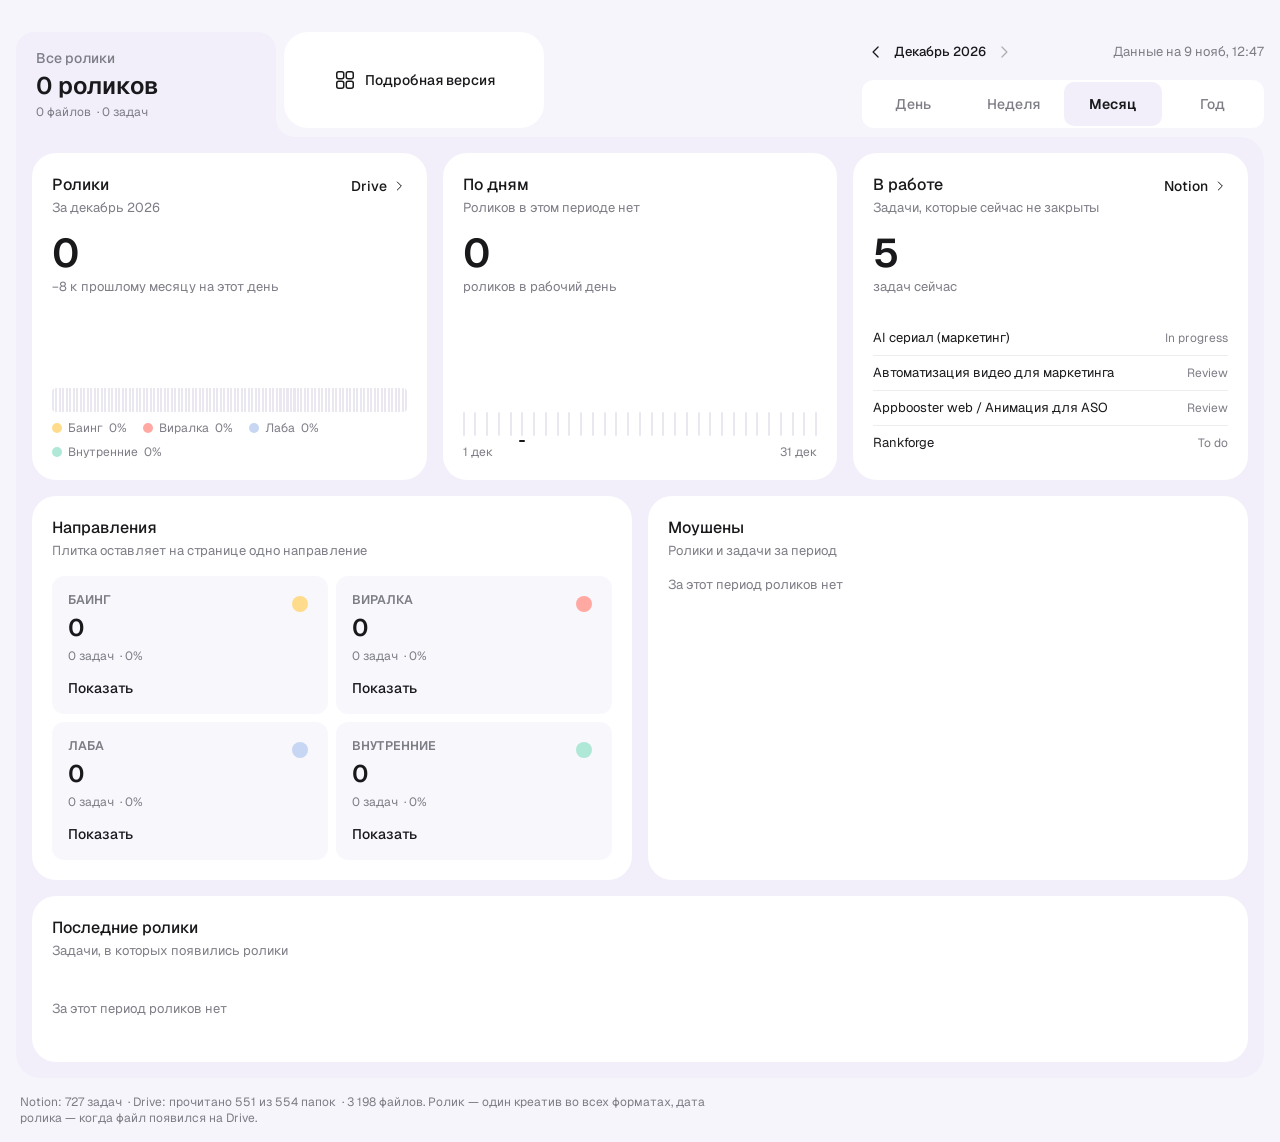
==== v2/index.html @ 85116724 "v2: the Vault Custody dashboard layout over the same data Folder tab with the period total, a white " ====
<!doctype html>
<html lang="ru">
<head>
  <meta charset="utf-8">
  <meta name="viewport" content="width=device-width, initial-scale=1">
  <title>Motion Design · v2</title>
  <meta name="description" content="Ролики моушен-дизайнеров по задачам Notion: день, неделя, месяц, год. Второй вариант по дашборду Vault Custody.">
  <link rel="icon" href="../assets/icons/favicon.svg" type="image/svg+xml">
  <link rel="preconnect" href="https://fonts.googleapis.com">
  <link rel="preconnect" href="https://fonts.gstatic.com" crossorigin>
  <link rel="stylesheet" href="https://fonts.googleapis.com/css2?family=Geist:wght@400;500;600;700&display=swap">
  <link rel="stylesheet" href="styles.css">
</head>
<body>
  <main class="main" id="app" aria-busy="true">
    <section class="dash">
      <!-- top: the folder tab grows out of the sheet, a white slot, the period on the right -->
      <header class="dash-top">
        <div class="dash-tab">
          <span class="dt-label" id="scopeLabel">Все ролики</span>
          <span class="dt-value" id="tabValue">—</span>
          <span class="dt-cap" id="tabCap">—</span>
        </div>
        <a class="dash-slot" href="../" id="fullLink">
          <svg class="ico" viewBox="0 0 24 24" fill="none" aria-hidden="true"><rect x="3.75" y="3.75" width="7" height="7" rx="2" stroke="currentColor" stroke-width="1.5"/><rect x="13.25" y="3.75" width="7" height="7" rx="2" stroke="currentColor" stroke-width="1.5"/><rect x="3.75" y="13.25" width="7" height="7" rx="2" stroke="currentColor" stroke-width="1.5"/><rect x="13.25" y="13.25" width="7" height="7" rx="2" stroke="currentColor" stroke-width="1.5"/></svg>
          Подробная версия
        </a>
        <div class="dash-period">
          <div class="dash-status">
            <span class="pnav">
              <button class="pbtn" id="prevPeriod" type="button" aria-label="Предыдущий период"><svg viewBox="0 0 24 24" fill="none" aria-hidden="true"><path d="M14.5 6l-6 6 6 6" stroke="currentColor" stroke-width="1.5" stroke-linecap="round" stroke-linejoin="round"/></svg></button>
              <span id="periodLabel" aria-live="polite">—</span>
              <button class="pbtn" id="nextPeriod" type="button" aria-label="Следующий период"><svg viewBox="0 0 24 24" fill="none" aria-hidden="true"><path d="M9.5 6l6 6-6 6" stroke="currentColor" stroke-width="1.5" stroke-linecap="round" stroke-linejoin="round"/></svg></button>
            </span>
            <span class="updated" id="updated">—</span>
          </div>
          <div class="segctl" role="tablist" aria-label="Период" id="periodTabs">
            <button class="seg-item" role="tab" data-mode="day">День</button>
            <button class="seg-item" role="tab" data-mode="week">Неделя</button>
            <button class="seg-item" role="tab" data-mode="month">Месяц</button>
            <button class="seg-item" role="tab" data-mode="year">Год</button>
          </div>
        </div>
      </header>

      <!-- the sheet: lavender board with white plates -->
      <div class="dash-sheet">
        <div class="dash-grid">
          <div class="row-a">
            <article class="bcard">
              <div class="bhead">
                <div class="bhead-txt"><h2 class="b-title">Ролики</h2><p class="b-cap" id="aCap">—</p></div>
                <a class="b-open" id="driveLink" href="#" target="_blank" rel="noopener">Drive<svg class="ico16" viewBox="0 0 24 24" fill="none" aria-hidden="true"><path d="M9.5 6l6 6-6 6" stroke="currentColor" stroke-width="1.5" stroke-linecap="round" stroke-linejoin="round"/></svg></a>
              </div>
              <div class="bbody">
                <div class="metric"><span class="m-value" id="aValue">—</span><span class="m-cap" id="aSub">—</span></div>
                <div class="strip">
                  <div class="split" id="split" role="img"></div>
                  <div class="legend" id="splitLegend"></div>
                </div>
              </div>
            </article>

            <article class="bcard">
              <div class="bhead">
                <div class="bhead-txt"><h2 class="b-title" id="bTitle">По дням</h2><p class="b-cap" id="bCap">—</p></div>
              </div>
              <div class="bbody">
                <div class="metric"><span class="m-value" id="bValue">—</span><span class="m-cap" id="bSub">—</span></div>
                <div class="strip">
                  <div class="bars" id="bars"></div>
                  <div class="strip-ends"><span id="barsFrom">—</span><span id="barsTo">—</span></div>
                </div>
              </div>
            </article>

            <article class="bcard">
              <div class="bhead">
                <div class="bhead-txt"><h2 class="b-title">В работе</h2><p class="b-cap">Задачи, которые сейчас не&nbsp;закрыты</p></div>
                <a class="b-open" id="notionLink" href="#" target="_blank" rel="noopener">Notion<svg class="ico16" viewBox="0 0 24 24" fill="none" aria-hidden="true"><path d="M9.5 6l6 6-6 6" stroke="currentColor" stroke-width="1.5" stroke-linecap="round" stroke-linejoin="round"/></svg></a>
              </div>
              <div class="bbody">
                <div class="metric"><span class="m-value" id="cValue">—</span><span class="m-cap" id="cSub">—</span></div>
                <div class="worklist" id="worklist"></div>
              </div>
            </article>
          </div>

          <div class="row-b">
            <article class="bcard">
              <div class="bhead">
                <div class="bhead-txt"><h2 class="b-title">Направления</h2><p class="b-cap">Плитка оставляет на&nbsp;странице одно&nbsp;направление</p></div>
              </div>
              <div class="tiles" id="dirTiles"></div>
            </article>

            <article class="bcard">
              <div class="bhead">
                <div class="bhead-txt"><h2 class="b-title">Моушены</h2><p class="b-cap">Ролики и&nbsp;задачи за&nbsp;период</p></div>
              </div>
              <div class="tiles" id="personTiles"></div>
            </article>
          </div>

          <article class="bcard dc-log">
            <div class="bhead">
              <div class="bhead-txt"><h2 class="b-title">Последние ролики</h2><p class="b-cap">Задачи, в&nbsp;которых появились&nbsp;ролики</p></div>
            </div>
            <div class="events" id="events"></div>
          </article>
        </div>
      </div>
      <p class="foot" id="foot"></p>
    </section>
  </main>
  <div class="tooltip" id="tooltip" role="status" hidden></div>
  <script src="app.js" type="module"></script>
</body>
</html>
---- v2/styles.css ----
/* Motion Design · v2 — the Vault Custody dashboard v2.2 (Figma 4ZeIBtOjH7RSoyMiiSfouZ, filled 1373:82066), adapted:
   no drawer, the plates carry videos instead of wallets. Values are the custody prototype's
   (prototype/ghost-cursor/page.html, rebuilt 29 Oct 2026); the split's pastels and the strip's violet steps are
   sampled from the filled render. One light theme, as the source. */
:root {
  --canvas: #f7f5fc;
  --surface: #ffffff;
  --ink: #19191c;
  --ink-link: #18181b;
  --text-2: #7d7d86;
  --text-3: #aeaeae;
  --rule: #ededef;
  --field: #ebe7f1;
  --tint: #f2effa;
  --tile: #f8f7fc;
  --disc: #f6f6ff;
  --violet: #5608ff;
  --inverse: #27232a;
  --on-inverse-2: #92919b;
  --av: #262427;
  /* the token split's pastels (filled render), one per direction */
  --dir-buying: #ffdb8c;
  --dir-viral: #ffa9a2;
  --dir-lab: #c7d6f3;
  --dir-internal: #afe8d6;
  --ease-enter: cubic-bezier(.72, 0, 0, 1);
  --ease-exit: cubic-bezier(1, 0, .28, 1);
  --edge: 16px;
  --font: "Geist", ui-sans-serif, system-ui, -apple-system, "Segoe UI", sans-serif;
  color-scheme: light;
}
*, *::before, *::after { box-sizing: border-box; }
[hidden] { display: none !important; }
body { margin: 0; background: var(--canvas); color: var(--ink); font: 400 14px/1.43 var(--font); -webkit-font-smoothing: antialiased; }
button { font: inherit; color: inherit; background: none; border: 0; padding: 0; margin: 0; cursor: pointer; }
button:focus-visible, a:focus-visible { outline: 2px solid var(--violet); outline-offset: 2px; border-radius: 6px; }
a { color: inherit; text-decoration: none; }
p, h1, h2 { margin: 0; }
.ico { width: 24px; height: 24px; flex: none; display: block; }
.ico16 { width: 16px; height: 16px; flex: none; display: block; }

.main { min-height: 100vh; padding: 0 var(--edge) var(--edge); }
.main[aria-busy="true"] .dash-sheet { opacity: .55; }
.dash { container-type: inline-size; max-width: 1888px; margin: 0 auto; }

/* top: folder tab, slot, period */
.dash-top { position: relative; display: flex; align-items: flex-start; gap: 8px; padding-top: 32px; }
.dash-tab { position: relative; flex: none; width: 260px; height: 105px; padding: 16px 20px; border-radius: 18px 18px 0 0; background: var(--tint); display: flex; flex-direction: column; gap: 2px; }
.dash-tab::after { content: ""; position: absolute; right: -18px; bottom: 0; width: 18px; height: 18px; background: radial-gradient(circle at 100% 0, transparent 17.5px, var(--tint) 18px); }
.dt-label { font: 500 14px/20.3px var(--font); color: var(--text-2); white-space: nowrap; overflow: hidden; -webkit-mask-image: linear-gradient(to right, #000 calc(100% - 48px), transparent); mask-image: linear-gradient(to right, #000 calc(100% - 48px), transparent); }
.dt-label.fits { -webkit-mask-image: none; mask-image: none; }
.dt-value { font: 600 24px/32px var(--font); color: var(--ink); }
.dt-cap { font: 400 12px/16px var(--font); color: var(--text-2); }
.dt-cap button { font: inherit; color: var(--ink); text-decoration: underline; text-underline-offset: 2px; }
.dash-slot { flex: none; width: 260px; height: 96px; border-radius: 24px; background: var(--surface); display: flex; align-items: center; justify-content: center; gap: 8px; font: 500 14px/20.3px var(--font); color: var(--ink); transition: background .2s; }
.dash-slot:hover { background: var(--tile); }
.dash-period { margin-left: auto; flex: none; width: 402px; display: flex; flex-direction: column; gap: 8px; }
.dash-status { height: 40px; display: flex; align-items: center; justify-content: space-between; gap: 16px; font: 400 13px/18px var(--font); color: var(--text-2); }
.pnav { display: inline-flex; align-items: center; gap: 4px; color: var(--ink); font-weight: 500; white-space: nowrap; }
.pbtn { width: 28px; height: 28px; border-radius: 8px; display: grid; place-items: center; color: var(--ink); transition: background .2s; }
.pbtn:hover { background: var(--surface); }
.pbtn:disabled { color: var(--text-3); cursor: default; background: none; }
.pbtn svg { width: 20px; height: 20px; }
.updated { white-space: nowrap; }
.segctl { height: 48px; padding: 2px; border-radius: 12px; background: var(--surface); display: flex; gap: 1px; }
.seg-item { flex: 1; height: 44px; border-radius: 10px; font: 500 14px/20px var(--font); color: var(--text-2); transition: color .2s, background .2s; }
.seg-item:hover { color: var(--ink); }
.seg-item[aria-selected="true"] { background: var(--tint); color: var(--ink); font-weight: 600; }

/* the sheet and its grid */
.dash-sheet { position: relative; padding: 16px; border-radius: 0 24px 24px 24px; background: var(--tint); transition: opacity .2s; }
.dash-grid { display: grid; grid-template-columns: 1fr; gap: 16px; }
.row-a { display: grid; grid-template-columns: repeat(3, minmax(0, 1fr)); gap: 16px; }
.row-b { display: grid; grid-template-columns: minmax(0, 1fr) minmax(0, 1fr); gap: 16px; }
@container (min-width: 1500px) {
  .dash-grid { grid-template-columns: minmax(0, 1fr) 402px; grid-template-rows: auto auto; }
  .row-a, .row-b { grid-column: 1; }
  .dc-log { grid-column: 2; grid-row: 1 / span 2; }
}
@container (max-width: 1000px) { .row-b { grid-template-columns: minmax(0, 1fr); } }
@container (max-width: 760px) {
  .row-a { grid-template-columns: minmax(0, 1fr); }
}

/* Block card · Layout=Form */
.bcard { position: relative; min-width: 0; padding: 20px; border-radius: 24px; background: var(--surface); display: flex; flex-direction: column; gap: 16px; }
.bhead { display: flex; align-items: flex-start; gap: 16px; }
.bhead-txt { flex: 1; min-width: 0; display: flex; flex-direction: column; gap: 2px; }
.b-title { font: 500 16px/24px var(--font); color: var(--ink); }
.b-cap { font: 400 13px/18px var(--font); color: var(--text-2); }
.b-open { flex: none; display: flex; align-items: center; gap: 4px; margin-top: 3px; font: 500 14px/20.3px var(--font); color: var(--ink-link); }
.b-open:hover { text-decoration: underline; text-underline-offset: 3px; }
.bbody { display: flex; flex-direction: column; gap: 16px; flex: 1; }
.metric { display: flex; flex-direction: column; gap: 4px; min-height: 80px; }
.m-value { font: 600 40px/41px var(--font); color: var(--ink); }
.m-cap { font: 400 13px/18px var(--font); color: var(--text-2); }
.strip { display: flex; flex-direction: column; gap: 8px; margin-top: auto; }
.strip-ends { display: flex; justify-content: space-between; gap: 16px; font: 400 12px/16px var(--font); color: var(--text-2); }
.strip-ends b { font-weight: 500; color: var(--ink); }

/* the direction split: a comb of thin pastel bars per part, 2 white apart (Token split) */
.split { display: flex; gap: 2px; height: 24px; border-radius: 4px; overflow: hidden; background: var(--field); }
.split.is-empty { background: repeating-linear-gradient(90deg, var(--field) 0 2px, transparent 2px 3.5px); }
.split i { flex: none; height: 100%; background: repeating-linear-gradient(90deg, var(--c) 0 2px, transparent 2px 3.5px); }
.legend { display: flex; flex-wrap: wrap; gap: 8px 16px; }
.legend-item { display: inline-flex; align-items: center; gap: 6px; font: 400 12px/16px var(--font); color: var(--text-2); white-space: nowrap; }
.legend-item i { width: 10px; height: 10px; border-radius: 50%; background: var(--c); }

/* the day strip: violet bars, opacity by level; zero bars stay in the field colour */
.bars { position: relative; display: flex; align-items: flex-end; justify-content: space-between; height: 24px; }
.bars i { position: relative; flex: none; width: 2px; height: 24px; border-radius: 9999px; background: var(--field); }
.bars i::after { content: ""; position: absolute; left: 0; right: 0; bottom: 0; height: var(--h, 0); border-radius: 9999px; background: var(--violet); opacity: var(--o, 0); }
.bars i.is-now::before { content: ""; position: absolute; left: -2px; right: -2px; bottom: -6px; height: 2px; border-radius: 1px; background: var(--ink); }
.bars .hit { position: absolute; top: -6px; bottom: -6px; }

/* work list: the task fades at its end, the status sits small on the right */
.worklist { display: flex; flex-direction: column; margin-top: auto; }
.wrow { display: flex; align-items: baseline; gap: 12px; padding: 8px 0; border-top: 1px solid var(--rule); font: 400 13px/18px var(--font); }
.wrow:first-child { border-top: 0; padding-top: 0; }
.wrow .n { flex: 1; min-width: 0; white-space: nowrap; overflow: hidden; color: var(--ink); -webkit-mask-image: linear-gradient(to right, #000 calc(100% - 48px), transparent); mask-image: linear-gradient(to right, #000 calc(100% - 48px), transparent); }
.wrow .n.fits { -webkit-mask-image: none; mask-image: none; }
.wrow .n:hover { text-decoration: underline; text-underline-offset: 3px; }
.wrow .s { flex: none; font: 400 12px/16px var(--font); color: var(--text-2); }
.wempty { font: 400 13px/18px var(--font); color: var(--text-2); }

/* tiles */
.tiles { display: grid; grid-template-columns: repeat(2, minmax(0, 1fr)); gap: 8px; }
.tile { position: relative; min-height: 138px; padding: 16px; border-radius: 12px; background: var(--tile); display: flex; flex-direction: column; gap: 4px; text-align: left; width: 100%; transition: box-shadow .2s var(--ease-enter); }
.tile[aria-pressed="true"] { box-shadow: inset 0 0 0 2px var(--violet); } /* a selection, not an edge (baseline rule 7) */
.tile-label { padding-right: 32px; font: 600 12.5px/16px var(--font); text-transform: uppercase; color: var(--text-2); }
.tile-value { font: 600 24px/32px var(--font); color: var(--ink); }
.tile-cap { font: 400 12px/16px var(--font); color: var(--text-2); }
.tile-act { margin-top: auto; padding-top: 8px; font: 500 14px/20.3px var(--font); color: var(--ink-link); }
.tile:hover .tile-act { text-decoration: underline; text-underline-offset: 3px; }
.tile > .ico { position: absolute; right: 16px; top: 16px; color: var(--ink); }
.tile .dot { position: absolute; right: 20px; top: 20px; width: 16px; height: 16px; border-radius: 50%; background: var(--c); }

/* the log */
.dc-log { min-height: 0; }
.events { display: flex; flex-direction: column; }
.ev { display: flex; align-items: center; gap: 12px; padding: 12px 0; }
.ev + .ev { border-top: 1px solid var(--rule); }
.ev-av { width: 32px; height: 32px; flex: none; border-radius: 12px; background: var(--av); color: #fff; display: grid; place-items: center; font: 500 12px/1 var(--font); }
.ev-txt { flex: 1; min-width: 0; display: flex; flex-direction: column; gap: 2px; }
.ev-name { font: 600 13px/18px var(--font); color: var(--ink); white-space: nowrap; overflow: hidden; -webkit-mask-image: linear-gradient(to right, #000 calc(100% - 48px), transparent); mask-image: linear-gradient(to right, #000 calc(100% - 48px), transparent); }
.ev-name.fits { -webkit-mask-image: none; mask-image: none; }
.ev-meta { font: 400 12px/16px var(--font); color: var(--text-2); white-space: nowrap; overflow: hidden; }
.ev-time { flex: none; font: 400 13px/18px var(--font); color: var(--text-2); }
.ev:hover .ev-name { text-decoration: underline; text-underline-offset: 3px; }
.ev-more { align-self: flex-start; margin-top: 8px; height: 40px; padding: 0 16px; border-radius: 12px; background: var(--tint); font: 500 14px/18px var(--font); transition: background .2s; }
.ev-more:hover { background: var(--field); }
.ev-empty { padding: 24px 0; font: 400 13px/18px var(--font); color: var(--text-2); }

.foot { margin: 16px 4px 0; font: 400 12px/16px var(--font); color: var(--text-2); max-width: 90ch; }

.tooltip { position: fixed; z-index: 10; pointer-events: none; padding: 10px 12px; border-radius: 10px; background: var(--inverse); color: #fff; font: 400 12px/16px var(--font); }
.tooltip b { font: 600 13px/18px var(--font); }
.tooltip span { color: var(--on-inverse-2); }

/* narrow: period first, the slot under it, the tab last so it still grows out of the sheet */
@media (max-width: 800px) {
  .dash-top { flex-wrap: wrap; padding-top: 16px; }
  .dash-period { order: -2; width: 100%; margin-left: 0; }
  .dash-slot { order: -1; width: 100%; height: 64px; margin-bottom: 8px; }
  .dash-tab { width: 100%; height: auto; }
  .dash-tab::after { display: none; }
  .dash-sheet { border-radius: 0 0 24px 24px; }
}
@media (max-width: 600px) {
  .dash-sheet { padding: 8px; }
  .tiles { grid-template-columns: minmax(0, 1fr); }
}
@media (prefers-reduced-motion: reduce) { .tile, .dash-sheet { transition: none; } }
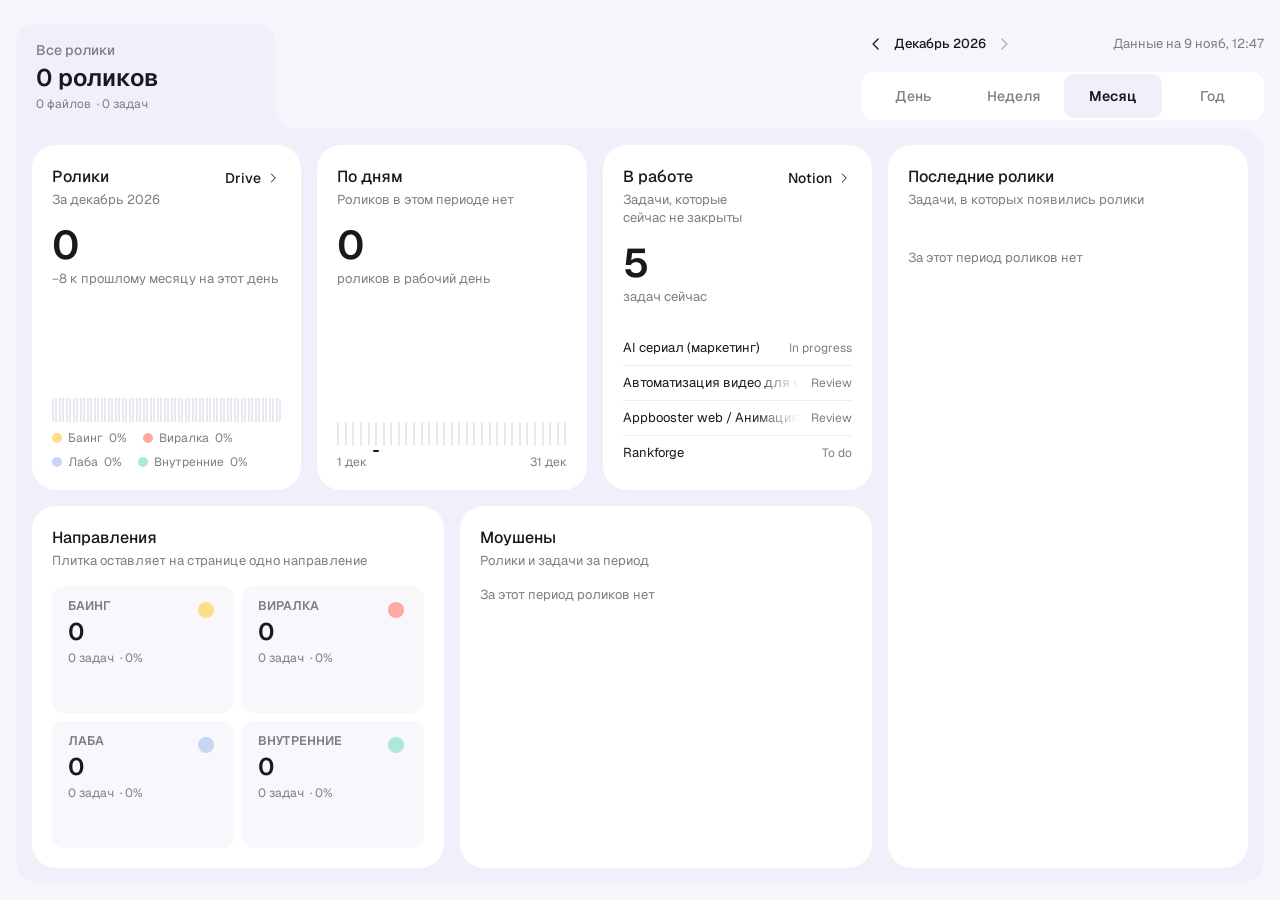
==== commit bf8b71ff: "v2: the tasks page instead of unfolding the log, the page fits the window - «Показать все» in the lo" ====
--- a/v2/index.html
+++ b/v2/index.html
@@ -14,17 +14,16 @@
 <body>
   <main class="main" id="app" aria-busy="true">
     <section class="dash">
-      <!-- top: the folder tab grows out of the sheet, a white slot, the period on the right -->
+      <!-- top: the folder tab grows out of the sheet, the period on the right -->
       <header class="dash-top">
         <div class="dash-tab">
-          <span class="dt-label" id="scopeLabel">Все ролики</span>
+          <span class="dt-head">
+            <button class="pbtn dt-back" id="backBtn" type="button" aria-label="Назад к дашборду" hidden><svg viewBox="0 0 24 24" fill="none" aria-hidden="true"><path d="M19 12H5M11 6l-6 6 6 6" stroke="currentColor" stroke-width="1.5" stroke-linecap="round" stroke-linejoin="round"/></svg></button>
+            <span class="dt-label" id="scopeLabel">Все ролики</span>
+          </span>
           <span class="dt-value" id="tabValue">—</span>
           <span class="dt-cap" id="tabCap">—</span>
         </div>
-        <a class="dash-slot" href="../" id="fullLink">
-          <svg class="ico" viewBox="0 0 24 24" fill="none" aria-hidden="true"><rect x="3.75" y="3.75" width="7" height="7" rx="2" stroke="currentColor" stroke-width="1.5"/><rect x="13.25" y="3.75" width="7" height="7" rx="2" stroke="currentColor" stroke-width="1.5"/><rect x="3.75" y="13.25" width="7" height="7" rx="2" stroke="currentColor" stroke-width="1.5"/><rect x="13.25" y="13.25" width="7" height="7" rx="2" stroke="currentColor" stroke-width="1.5"/></svg>
-          Подробная версия
-        </a>
         <div class="dash-period">
           <div class="dash-status">
             <span class="pnav">
@@ -45,7 +44,7 @@
 
       <!-- the sheet: lavender board with white plates -->
       <div class="dash-sheet">
-        <div class="dash-grid">
+        <div class="dash-grid" id="dashView">
           <div class="row-a">
             <article class="bcard">
               <div class="bhead">
@@ -109,8 +108,27 @@
             <div class="events" id="events"></div>
           </article>
         </div>
+        <!-- the tasks page: opened from «Последние ролики», the period on top still drives it -->
+        <div class="tview" id="tasksView" hidden>
+          <div class="ftabs" role="tablist" aria-label="Задачи" id="taskTabs">
+            <button class="ftab" role="tab" type="button" data-tab="done">С роликами<span class="ftab-n" id="nDone"></span></button>
+            <button class="ftab" role="tab" type="button" data-tab="current">В работе<span class="ftab-n" id="nCurrent"></span></button>
+            <button class="ftab" role="tab" type="button" data-tab="nolink">Без роликов<span class="ftab-n" id="nNolink"></span></button>
+          </div>
+          <article class="tcard" id="tcard">
+            <div class="toolbar">
+              <label class="field">
+                <svg class="ico" viewBox="0 0 24 24" fill="none" aria-hidden="true"><path d="M16.4 16.4L20 20" stroke="currentColor" stroke-width="1.5" stroke-linecap="round"/><circle cx="11" cy="11" r="7" stroke="currentColor" stroke-width="1.5"/></svg>
+                <input id="taskSearch" type="search" placeholder="Поиск задачи" aria-label="Поиск задачи" autocomplete="off">
+              </label>
+              <div class="dd" id="dirFilter" data-label="Направление"></div>
+              <div class="dd" id="personFilter" data-label="Моушен"></div>
+            </div>
+            <div class="tbl"><div class="tgrid" id="tgrid" role="table" aria-label="Задачи"></div></div>
+            <p class="tempty" id="tEmpty" hidden></p>
+          </article>
+        </div>
       </div>
-      <p class="foot" id="foot"></p>
     </section>
   </main>
   <div class="tooltip" id="tooltip" role="status" hidden></div>
--- a/v2/styles.css
+++ b/v2/styles.css
@@ -18,6 +18,10 @@
   --inverse: #27232a;
   --on-inverse-2: #92919b;
   --av: #262427;
+  --av-row: #3e4046;          /* the 24 avatar in a table */
+  --hair: rgba(0, 0, 0, .05); /* Divider · Hairline, over a table head */
+  --chip-n: #f5f5f5;          /* Chip · Neutral */
+  --ok-bg: #f7f2fe; --ok: #9d5aef; /* Chip · Success */
   /* the token split's pastels (filled render), one per direction */
   --dir-buying: #ffdb8c;
   --dir-viral: #ffa9a2;
@@ -43,17 +47,18 @@
 .main[aria-busy="true"] .dash-sheet { opacity: .55; }
 .dash { container-type: inline-size; max-width: 1888px; margin: 0 auto; }
 
-/* top: folder tab, slot, period */
+/* top: folder tab, period */
 .dash-top { position: relative; display: flex; align-items: flex-start; gap: 8px; padding-top: 32px; }
-.dash-tab { position: relative; flex: none; width: 260px; height: 105px; padding: 16px 20px; border-radius: 18px 18px 0 0; background: var(--tint); display: flex; flex-direction: column; gap: 2px; }
+.dash-tab { position: relative; flex: none; width: 260px; height: 105px; min-width: 0; padding: 16px 20px; border-radius: 18px 18px 0 0; background: var(--tint); display: flex; flex-direction: column; gap: 2px; }
 .dash-tab::after { content: ""; position: absolute; right: -18px; bottom: 0; width: 18px; height: 18px; background: radial-gradient(circle at 100% 0, transparent 17.5px, var(--tint) 18px); }
-.dt-label { font: 500 14px/20.3px var(--font); color: var(--text-2); white-space: nowrap; overflow: hidden; -webkit-mask-image: linear-gradient(to right, #000 calc(100% - 48px), transparent); mask-image: linear-gradient(to right, #000 calc(100% - 48px), transparent); }
+.dt-head { display: flex; align-items: center; gap: 2px; min-width: 0; height: 20.3px; }
+.dt-back { flex: none; margin-left: -6px; }
+.dt-back:not([hidden]) + .dt-label { color: var(--ink); }
+.dt-label { min-width: 0; font: 500 14px/20.3px var(--font); color: var(--text-2); white-space: nowrap; overflow: hidden; -webkit-mask-image: linear-gradient(to right, #000 calc(100% - 48px), transparent); mask-image: linear-gradient(to right, #000 calc(100% - 48px), transparent); }
 .dt-label.fits { -webkit-mask-image: none; mask-image: none; }
 .dt-value { font: 600 24px/32px var(--font); color: var(--ink); }
 .dt-cap { font: 400 12px/16px var(--font); color: var(--text-2); }
 .dt-cap button { font: inherit; color: var(--ink); text-decoration: underline; text-underline-offset: 2px; }
-.dash-slot { flex: none; width: 260px; height: 96px; border-radius: 24px; background: var(--surface); display: flex; align-items: center; justify-content: center; gap: 8px; font: 500 14px/20.3px var(--font); color: var(--ink); transition: background .2s; }
-.dash-slot:hover { background: var(--tile); }
 .dash-period { margin-left: auto; flex: none; width: 402px; display: flex; flex-direction: column; gap: 8px; }
 .dash-status { height: 40px; display: flex; align-items: center; justify-content: space-between; gap: 16px; font: 400 13px/18px var(--font); color: var(--text-2); }
 .pnav { display: inline-flex; align-items: center; gap: 4px; color: var(--ink); font-weight: 500; white-space: nowrap; }
@@ -147,27 +152,168 @@
 .ev-meta { font: 400 12px/16px var(--font); color: var(--text-2); white-space: nowrap; overflow: hidden; }
 .ev-time { flex: none; font: 400 13px/18px var(--font); color: var(--text-2); }
 .ev:hover .ev-name { text-decoration: underline; text-underline-offset: 3px; }
-.ev-more { align-self: flex-start; margin-top: 8px; height: 40px; padding: 0 16px; border-radius: 12px; background: var(--tint); font: 500 14px/18px var(--font); transition: background .2s; }
+.ev-more { flex: none; align-self: flex-start; margin-top: 8px; height: 40px; padding: 0 16px; border-radius: 12px; background: var(--tint); font: 500 14px/18px var(--font); transition: background .2s; }
 .ev-more:hover { background: var(--field); }
 .ev-empty { padding: 24px 0; font: 400 13px/18px var(--font); color: var(--text-2); }
 
-.foot { margin: 16px 4px 0; font: 400 12px/16px var(--font); color: var(--text-2); max-width: 90ch; }
+
+/* ───────── the tasks page: folder tabs over a white card, as the custody pages ───────── */
+.tview { display: flex; flex-direction: column; min-width: 0; }
+.ftabs { display: flex; height: 48px; min-width: 0; }
+.ftab { position: relative; flex: none; height: 48px; padding: 0 27px; border-radius: 18px 18px 0 0; font: 500 14px/20px var(--font); letter-spacing: -.006em; color: var(--text-2); white-space: nowrap; transition: color .2s; }
+.ftab:hover { color: var(--ink); }
+.ftab[aria-selected="true"] { background: var(--surface); color: var(--ink); font-weight: 600; }
+.ftab[aria-selected="true"]::after, .ftab[aria-selected="true"]:not(:first-child)::before { content: ""; position: absolute; bottom: 0; width: 18px; height: 18px; pointer-events: none; }
+.ftab[aria-selected="true"]::after { right: -18px; background: radial-gradient(circle at 100% 0, transparent 17.5px, var(--surface) 18px); }
+.ftab[aria-selected="true"]:not(:first-child)::before { left: -18px; background: radial-gradient(circle at 0 0, transparent 17.5px, var(--surface) 18px); }
+.ftab:focus-visible { outline-offset: -2px; }
+.ftab-n { margin-left: 8px; font-weight: 500; color: var(--text-3); }
+.ftab[aria-selected="true"] .ftab-n { color: var(--text-2); }
+
+.tcard { container: tcard / inline-size; position: relative; min-width: 0; display: flex; flex-direction: column; padding: 18px 0; border-radius: 24px; background: var(--surface); }
+.tcard.is-joined { border-top-left-radius: 0; }
+.toolbar { flex: none; display: flex; flex-wrap: wrap; align-items: center; gap: 8px; padding: 8px 26px 23px; }
+/* Field: its fill is the card's own, so the 2 border is its edge (baseline rule 7) */
+.field { width: 296px; max-width: 100%; height: 40px; padding: 0 12px; border: 2px solid var(--field); border-radius: 12px; display: flex; align-items: center; gap: 8px; cursor: text; background: var(--surface); transition: border-color .2s; }
+.field:focus-within { border-color: var(--violet); }
+.field .ico { color: var(--text-3); }
+.field input { flex: 1; min-width: 0; height: 100%; padding: 0; border: 0; outline: 0; background: transparent; font: 400 14px/20px var(--font); color: var(--ink); }
+.field input::placeholder { color: var(--text-2); }
+.field input::-webkit-search-cancel-button { cursor: pointer; }
+
+/* MUI-style select: the field opens an anchored listbox under it */
+.dd { position: relative; flex: none; }
+.dd-trigger { width: 220px; height: 40px; padding: 0 8px 0 12px; border: 2px solid var(--field); border-radius: 12px; background: var(--surface); display: flex; align-items: center; justify-content: space-between; gap: 8px; font: 400 14px/20px var(--font); color: var(--ink); text-align: left; transition: border-color .2s; }
+.dd-trigger:focus-visible { outline: 0; border-color: var(--violet); }
+.dd.open .dd-trigger { border-color: var(--violet); }
+.dd.active .dd-value { font-weight: 500; }
+.dd-value { min-width: 0; overflow: hidden; white-space: nowrap; }
+.dd-arrow { color: var(--text-2); transition: transform .2s var(--ease-exit); }
+.dd.open .dd-arrow { transform: rotate(180deg); transition-timing-function: var(--ease-enter); }
+.dd-menu { position: absolute; z-index: 20; top: calc(100% + 4px); left: 0; min-width: 100%; max-height: 320px; overflow: auto; margin: 0; padding: 4px; list-style: none; border: 2px solid var(--field); border-radius: 12px; background: var(--surface); outline: 0; animation: dd-in .22s var(--ease-enter); }
+@keyframes dd-in { from { opacity: 0; transform: translateY(-4px); } }
+.dd-option { display: flex; align-items: center; min-height: 36px; padding: 8px 12px; border-radius: 8px; font: 400 14px/20px var(--font); color: var(--ink); white-space: nowrap; cursor: pointer; }
+.dd-option.focused { background: var(--tile); }
+.dd-option[aria-selected="true"] { background: var(--tint); font-weight: 500; }
+
+/* the table: one grid, the head and every row its subgrid, so a column is one width in all of them */
+.tbl { position: relative; min-width: 0; overflow-x: auto; scrollbar-width: thin; }
+.tgrid { min-width: 0; display: grid; grid-template-columns: var(--cols); }
+.thead, .tr { display: grid; grid-column: 1 / -1; grid-template-columns: subgrid; padding: 0 26px 0 27px; }
+.thead { position: sticky; top: 0; z-index: 2; height: 42px; border-top: 1px solid var(--hair); border-bottom: 1px solid var(--rule); background: var(--surface); }
+.thead > span { display: flex; align-items: center; min-width: 0; padding: 0 16px; font: 600 12.5px/16px var(--font); text-transform: uppercase; color: var(--text-3); white-space: nowrap; }
+.thead > .r { justify-content: flex-end; }
+.th-sort { display: inline-flex; align-items: center; gap: 4px; font: inherit; text-transform: inherit; color: inherit; transition: color .2s; }
+.th-sort:hover, .th-sort.is-on { color: var(--text-2); }
+.th-arrow { width: 12px; height: 12px; opacity: 0; transition: opacity .2s; }
+.th-sort.is-on .th-arrow { opacity: 1; }
+.th-sort:hover .th-arrow { opacity: .6; }
+.tr { position: relative; }
+.tr::after { content: ""; position: absolute; left: 27px; right: 26px; bottom: 0; height: 1px; background: var(--rule); pointer-events: none; }
+.tr:last-child::after { left: 0; right: 0; }
+.td { display: flex; flex-direction: column; justify-content: center; min-width: 0; padding: 13.5px 16px; font: 400 13px/18px var(--font); color: var(--ink); white-space: nowrap; }
+.td.r { align-items: flex-end; text-align: right; }
+.td .cap { display: block; margin-top: 4px; font: 400 12px/16px var(--font); color: var(--text-2); white-space: nowrap; }
+.td .muted { color: var(--text-2); }
+.td .strong { font-weight: 600; }
+.td .num b { font-weight: 600; }
+.td .num { display: flex; flex-direction: column; align-items: flex-end; }
+/* Title fit=Fade: wider than the column, the words fade out at the end (48, the owner's), never «…» */
+.fit { display: block; min-width: 0; max-width: 100%; overflow: hidden; white-space: nowrap; -webkit-mask-image: linear-gradient(to right, #000 calc(100% - 48px), transparent); mask-image: linear-gradient(to right, #000 calc(100% - 48px), transparent); }
+.fit.fits { -webkit-mask-image: none; mask-image: none; }
+.t-name:hover { text-decoration: underline; text-underline-offset: 3px; }
+.td .reason { max-width: 200px; }
+.td .formats { max-width: 150px; }
+.td.person { flex-direction: row; justify-content: flex-start; align-items: center; gap: 8px; }
+.p-txt { display: flex; flex-direction: column; min-width: 0; }
+.av { width: 24px; height: 24px; flex: none; border-radius: 12px; background: var(--av-row); color: #fff; font: 400 11px/24px var(--font); text-align: center; }
+.dir { display: inline-flex; align-items: center; gap: 8px; }
+.dir i { width: 10px; height: 10px; border-radius: 50%; background: var(--c); }
+.chip { display: inline-flex; align-self: flex-start; align-items: center; height: 26px; padding: 0 12px; border-radius: 8px; font: 400 12px/16px var(--font); white-space: nowrap; }
+.chip-ok { background: var(--ok-bg); color: var(--ok); }
+.chip-n { background: var(--chip-n); color: var(--text-2); }
+.acts { display: flex; align-items: center; justify-content: flex-end; gap: 12px; }
+.acts .sep { width: 4px; height: 4px; border-radius: 2px; background: #cccccc; }
+.ibtn { display: grid; place-items: center; width: 16px; height: 16px; color: var(--text-2); transition: color .2s; }
+.ibtn:hover { color: var(--ink); }
+.tempty { padding: 48px 27px; font: 400 13px/18px var(--font); color: var(--text-2); text-align: center; }
+
+/* a narrow card: every row becomes a small block, the head goes */
+@container tcard (max-width: 1000px) {
+  .toolbar { padding: 8px 16px 16px; }
+  .field { width: 100%; }
+  .dd { flex: 1 1 160px; }
+  .dd-trigger { width: 100%; }
+  .tgrid { display: block; }
+  .thead { display: none; }
+  .tr { display: grid; grid-template-columns: repeat(auto-fill, minmax(120px, 1fr)); gap: 12px 16px; padding: 14px 16px; }
+  .tr::after { left: 16px; right: 16px; }
+  .td { padding: 0; }
+  .td.r { align-items: flex-start; text-align: left; }
+  .td .num { align-items: flex-start; }
+  .td.c-name { grid-column: 1 / -1; }
+  .td.person { flex-wrap: wrap; }
+  /* the cells are columns, so the label must not take a basis: 100 % of a column is its height (it squeezed the caps) */
+  .td[data-k]::before { content: attr(data-k); flex: none; margin-bottom: 4px; font: 600 11px/14px var(--font); text-transform: uppercase; color: var(--text-3); }
+  .td.person[data-k]::before { flex-basis: 100%; }
+  .acts { justify-content: flex-start; }
+}
 
 .tooltip { position: fixed; z-index: 10; pointer-events: none; padding: 10px 12px; border-radius: 10px; background: var(--inverse); color: #fff; font: 400 12px/16px var(--font); }
 .tooltip b { font: 600 13px/18px var(--font); }
 .tooltip span { color: var(--on-inverse-2); }
 
-/* narrow: period first, the slot under it, the tab last so it still grows out of the sheet */
+/* a desktop window: the page is exactly its height and never scrolls; the log keeps the rows that fit, the tasks
+   table scrolls inside its own card under a sticky head */
+@media (min-width: 1200px) and (min-height: 640px) {
+  .main { height: 100vh; height: 100dvh; display: flex; flex-direction: column; }
+  .dash { flex: 1; min-height: 0; width: 100%; display: flex; flex-direction: column; }
+  .dash-top { flex: none; padding-top: 24px; }
+  .dash-sheet { flex: 1; min-height: 0; display: flex; flex-direction: column; }
+  .dash-grid { flex: 1; min-height: 0; grid-template-columns: minmax(0, 1fr) 360px; grid-template-rows: auto minmax(0, 1fr); }
+  .row-a, .row-b { grid-column: 1; }
+  .row-b { min-height: 0; grid-template-columns: minmax(0, 1fr) minmax(0, 1fr); }
+  .dc-log { grid-column: 2; grid-row: 1 / span 2; overflow: hidden; }
+  .dc-log .events { flex: 1; min-height: 0; overflow: hidden; }
+  /* the plates of row B have the row's height, so their tiles fit it: short rows lose the «Показать» line first */
+  .row-b > .bcard { min-height: 0; overflow: hidden; container: plate / size; }
+  .row-b .tiles { flex: 1; min-height: 0; grid-template-rows: repeat(2, minmax(0, 1fr)); } /* two rows always: two people get the directions' tile height */
+  .row-b .tile { min-height: 0; }
+  .tview { flex: 1; min-height: 0; }
+  .tcard { flex: 1; min-height: 0; }
+  .tbl { flex: 1; min-height: 0; overflow: auto; }
+}
+@media (min-width: 1500px) and (min-height: 640px) { .dash-grid { grid-template-columns: minmax(0, 1fr) 402px; } }
+/* a low window: the work list keeps three rows, the plates under it get the room */
+@media (min-width: 1200px) and (min-height: 640px) and (max-height: 880px) { .wrow:nth-child(n+4) { display: none; } }
+@container plate (max-height: 380px) {
+  .tile { padding: 12px 16px; gap: 2px; }
+  .tile .dot { top: 16px; }
+  .tile-act { display: none; }
+}
+/* a very low row: the tile lies on its side, the number on the right of its words */
+@container plate (max-height: 290px) {
+  .tile { display: grid; grid-template-columns: auto minmax(0, 1fr) auto; grid-template-rows: auto auto; align-content: center; gap: 2px 0; padding: 10px 16px; }
+  .tile .dot { position: static; grid-column: 1; grid-row: 1; align-self: center; width: 10px; height: 10px; margin-right: 8px; }
+  .tile-label { grid-column: 2; grid-row: 1; padding-right: 12px; white-space: nowrap; overflow: hidden; }
+  .tile-cap { grid-column: 1 / 3; grid-row: 2; white-space: nowrap; overflow: hidden; }
+  .tile-value { grid-column: 3; grid-row: 1 / span 2; align-self: center; font-size: 20px; line-height: 26px; }
+}
+
+/* narrow: period first, the tab under it so it still grows out of the sheet */
 @media (max-width: 800px) {
   .dash-top { flex-wrap: wrap; padding-top: 16px; }
   .dash-period { order: -2; width: 100%; margin-left: 0; }
-  .dash-slot { order: -1; width: 100%; height: 64px; margin-bottom: 8px; }
+  .dash-period { margin-bottom: 8px; }
   .dash-tab { width: 100%; height: auto; }
   .dash-tab::after { display: none; }
   .dash-sheet { border-radius: 0 0 24px 24px; }
 }
 @media (max-width: 600px) {
   .dash-sheet { padding: 8px; }
+  .ftabs { overflow-x: auto; scrollbar-width: none; }
+  .ftabs::-webkit-scrollbar { display: none; }
+  .ftab { padding: 0 18px; }
   .tiles { grid-template-columns: minmax(0, 1fr); }
 }
 @media (prefers-reduced-motion: reduce) { .tile, .dash-sheet { transition: none; } }
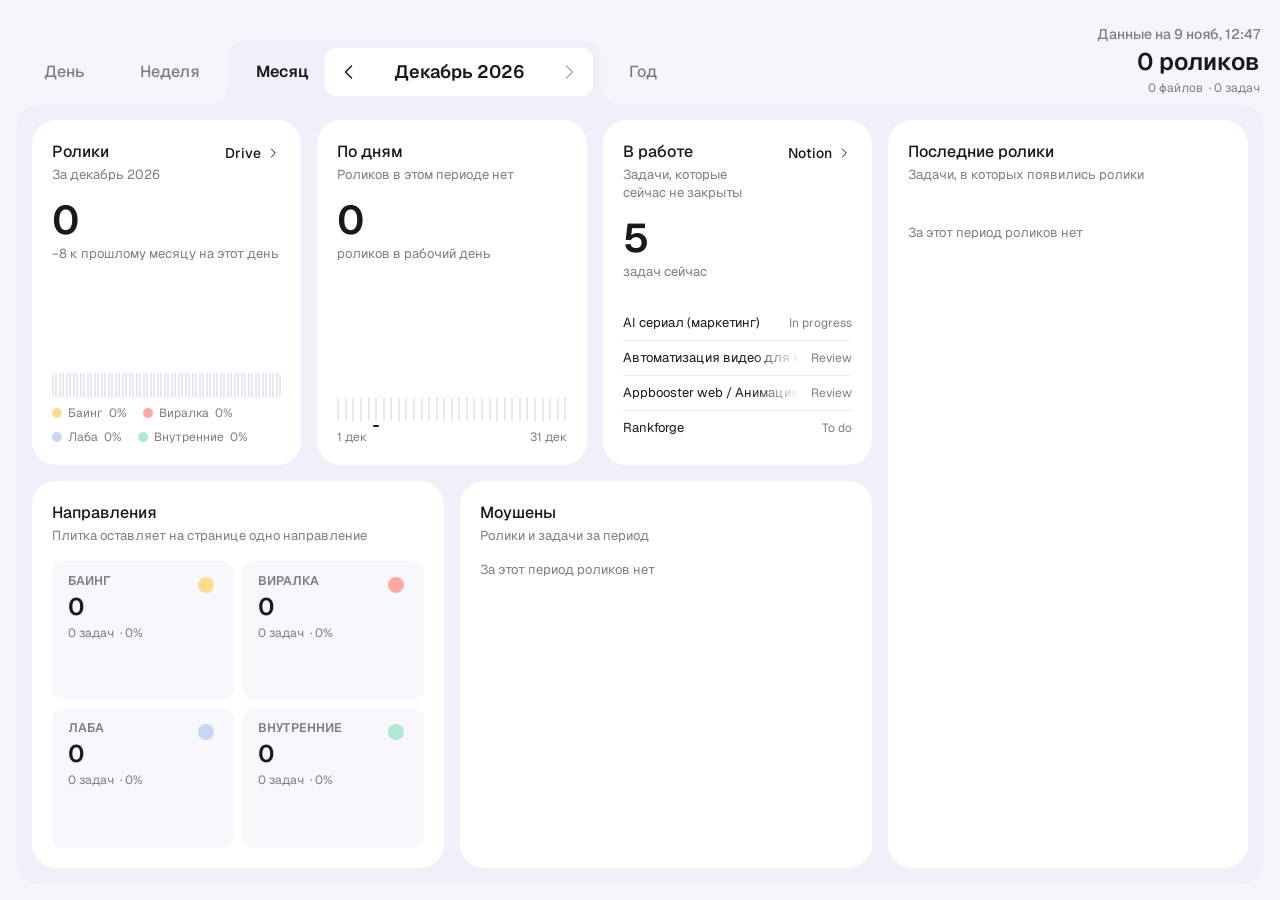
==== commit dd7e4997: "v2: period tabs on the left with the range inside, numbers on the right; only the team counts - День" ====
--- a/v2/index.html
+++ b/v2/index.html
@@ -14,36 +14,34 @@
 <body>
   <main class="main" id="app" aria-busy="true">
     <section class="dash">
-      <!-- top: the folder tab grows out of the sheet, the period on the right -->
+      <!-- top: the period tabs grow out of the sheet on the left, the range sits inside the open one; the numbers on the right -->
       <header class="dash-top">
-        <div class="dash-tab">
+        <div class="ptabs" role="tablist" aria-label="Период" id="periodTabs">
+          <div class="ptab" data-mode="day"><button class="ptab-btn" role="tab" type="button" data-mode="day">День</button></div>
+          <div class="ptab" data-mode="week"><button class="ptab-btn" role="tab" type="button" data-mode="week">Неделя</button></div>
+          <div class="ptab" data-mode="month"><button class="ptab-btn" role="tab" type="button" data-mode="month">Месяц</button></div>
+          <div class="ptab" data-mode="year"><button class="ptab-btn" role="tab" type="button" data-mode="year">Год</button></div>
+        </div>
+        <div class="dash-info">
           <span class="dt-head">
             <button class="pbtn dt-back" id="backBtn" type="button" aria-label="Назад к дашборду" hidden><svg viewBox="0 0 24 24" fill="none" aria-hidden="true"><path d="M19 12H5M11 6l-6 6 6 6" stroke="currentColor" stroke-width="1.5" stroke-linecap="round" stroke-linejoin="round"/></svg></button>
-            <span class="dt-label" id="scopeLabel">Все ролики</span>
+            <span class="dt-label" id="scopeLabel">—</span>
           </span>
           <span class="dt-value" id="tabValue">—</span>
           <span class="dt-cap" id="tabCap">—</span>
         </div>
-        <div class="dash-period">
-          <div class="dash-status">
-            <span class="pnav">
-              <button class="pbtn" id="prevPeriod" type="button" aria-label="Предыдущий период"><svg viewBox="0 0 24 24" fill="none" aria-hidden="true"><path d="M14.5 6l-6 6 6 6" stroke="currentColor" stroke-width="1.5" stroke-linecap="round" stroke-linejoin="round"/></svg></button>
-              <span id="periodLabel" aria-live="polite">—</span>
-              <button class="pbtn" id="nextPeriod" type="button" aria-label="Следующий период"><svg viewBox="0 0 24 24" fill="none" aria-hidden="true"><path d="M9.5 6l6 6-6 6" stroke="currentColor" stroke-width="1.5" stroke-linecap="round" stroke-linejoin="round"/></svg></button>
-            </span>
-            <span class="updated" id="updated">—</span>
-          </div>
-          <div class="segctl" role="tablist" aria-label="Период" id="periodTabs">
-            <button class="seg-item" role="tab" data-mode="day">День</button>
-            <button class="seg-item" role="tab" data-mode="week">Неделя</button>
-            <button class="seg-item" role="tab" data-mode="month">Месяц</button>
-            <button class="seg-item" role="tab" data-mode="year">Год</button>
-          </div>
-        </div>
       </header>
 
+      <!-- the range: inside the open period tab; on a phone it moves to the top of the sheet -->
+      <div class="range" id="range">
+        <button class="rbtn" id="prevPeriod" type="button" aria-label="Предыдущий период"><svg class="ico" viewBox="0 0 24 24" fill="none" aria-hidden="true"><path d="M14.5 6l-6 6 6 6" stroke="currentColor" stroke-width="1.5" stroke-linecap="round" stroke-linejoin="round"/></svg></button>
+        <span class="range-label" id="periodLabel" aria-live="polite">—</span>
+        <button class="rbtn" id="nextPeriod" type="button" aria-label="Следующий период"><svg class="ico" viewBox="0 0 24 24" fill="none" aria-hidden="true"><path d="M9.5 6l6 6-6 6" stroke="currentColor" stroke-width="1.5" stroke-linecap="round" stroke-linejoin="round"/></svg></button>
+      </div>
+
       <!-- the sheet: lavender board with white plates -->
-      <div class="dash-sheet">
+      <div class="dash-sheet" id="sheet">
+        <div class="range-slot" id="rangeSlot"></div>
         <div class="dash-grid" id="dashView">
           <div class="row-a">
             <article class="bcard">
--- a/v2/styles.css
+++ b/v2/styles.css
@@ -47,33 +47,44 @@
 .main[aria-busy="true"] .dash-sheet { opacity: .55; }
 .dash { container-type: inline-size; max-width: 1888px; margin: 0 auto; }
 
-/* top: folder tab, period */
-.dash-top { position: relative; display: flex; align-items: flex-start; gap: 8px; padding-top: 32px; }
-.dash-tab { position: relative; flex: none; width: 260px; height: 105px; min-width: 0; padding: 16px 20px; border-radius: 18px 18px 0 0; background: var(--tint); display: flex; flex-direction: column; gap: 2px; }
-.dash-tab::after { content: ""; position: absolute; right: -18px; bottom: 0; width: 18px; height: 18px; background: radial-gradient(circle at 100% 0, transparent 17.5px, var(--tint) 18px); }
-.dt-head { display: flex; align-items: center; gap: 2px; min-width: 0; height: 20.3px; }
-.dt-back { flex: none; margin-left: -6px; }
+/* top: the period tabs grow out of the sheet (folder tabs, 18 round with a concave 18 corner), the open one holds the
+   range; the numbers stand on the right */
+.dash-top { position: relative; display: flex; align-items: flex-end; gap: 24px; padding-top: 32px; }
+.ptabs { flex: none; display: flex; align-items: flex-end; }
+.ptab { position: relative; flex: none; height: 64px; border-radius: 18px 18px 0 0; display: flex; align-items: center; }
+.ptab-btn { height: 100%; padding: 0 28px; font: 500 16px/24px var(--font); color: var(--text-2); white-space: nowrap; transition: color .2s; }
+.ptab-btn:hover { color: var(--ink); }
+.ptab-btn:focus-visible { outline-offset: -6px; border-radius: 14px; }
+.ptab.is-on { background: var(--tint); padding-right: 8px; }
+.ptab.is-on .ptab-btn { padding-right: 16px; color: var(--ink); font-weight: 600; cursor: default; }
+.ptab.is-on::after, .ptab.is-on:not(:first-child)::before { content: ""; position: absolute; bottom: 0; width: 18px; height: 18px; pointer-events: none; }
+.ptab.is-on::after { right: -18px; background: radial-gradient(circle at 100% 0, transparent 17.5px, var(--tint) 18px); }
+.ptab.is-on:not(:first-child)::before { left: -18px; background: radial-gradient(circle at 0 0, transparent 17.5px, var(--tint) 18px); }
+/* the range: big arrow buttons in a white track, the period between them */
+.range { display: flex; align-items: center; height: 48px; padding: 2px; border-radius: 12px; background: var(--surface); }
+.range.is-moved { animation: range-in .3s var(--ease-enter); } /* only when it moves to another tab: on load it is just there */
+@keyframes range-in { from { opacity: 0; } }
+.rbtn { width: 44px; height: 44px; flex: none; border-radius: 10px; display: grid; place-items: center; color: var(--ink); transition: background .2s, color .2s; }
+.rbtn:hover:not(:disabled) { background: var(--tint); }
+.rbtn:disabled { color: var(--text-3); cursor: default; }
+.range-label { min-width: 176px; padding: 0 8px; text-align: center; font: 600 18px/24px var(--font); color: var(--ink); white-space: nowrap; }
+.range-slot:empty { display: none; }
+.dash-info { margin-left: auto; flex: 0 1 auto; min-width: 0; max-width: 420px; padding: 0 4px 8px; display: flex; flex-direction: column; align-items: flex-end; gap: 2px; text-align: right; }
+.dt-head { display: flex; align-items: center; gap: 2px; min-width: 0; max-width: 100%; height: 20.3px; }
+.dt-back { flex: none; }
 .dt-back:not([hidden]) + .dt-label { color: var(--ink); }
 .dt-label { min-width: 0; font: 500 14px/20.3px var(--font); color: var(--text-2); white-space: nowrap; overflow: hidden; -webkit-mask-image: linear-gradient(to right, #000 calc(100% - 48px), transparent); mask-image: linear-gradient(to right, #000 calc(100% - 48px), transparent); }
 .dt-label.fits { -webkit-mask-image: none; mask-image: none; }
-.dt-value { font: 600 24px/32px var(--font); color: var(--ink); }
+.dt-value { font: 600 24px/32px var(--font); color: var(--ink); white-space: nowrap; }
 .dt-cap { font: 400 12px/16px var(--font); color: var(--text-2); }
 .dt-cap button { font: inherit; color: var(--ink); text-decoration: underline; text-underline-offset: 2px; }
-.dash-period { margin-left: auto; flex: none; width: 402px; display: flex; flex-direction: column; gap: 8px; }
-.dash-status { height: 40px; display: flex; align-items: center; justify-content: space-between; gap: 16px; font: 400 13px/18px var(--font); color: var(--text-2); }
-.pnav { display: inline-flex; align-items: center; gap: 4px; color: var(--ink); font-weight: 500; white-space: nowrap; }
 .pbtn { width: 28px; height: 28px; border-radius: 8px; display: grid; place-items: center; color: var(--ink); transition: background .2s; }
 .pbtn:hover { background: var(--surface); }
-.pbtn:disabled { color: var(--text-3); cursor: default; background: none; }
 .pbtn svg { width: 20px; height: 20px; }
-.updated { white-space: nowrap; }
-.segctl { height: 48px; padding: 2px; border-radius: 12px; background: var(--surface); display: flex; gap: 1px; }
-.seg-item { flex: 1; height: 44px; border-radius: 10px; font: 500 14px/20px var(--font); color: var(--text-2); transition: color .2s, background .2s; }
-.seg-item:hover { color: var(--ink); }
-.seg-item[aria-selected="true"] { background: var(--tint); color: var(--ink); font-weight: 600; }
 
 /* the sheet and its grid */
-.dash-sheet { position: relative; padding: 16px; border-radius: 0 24px 24px 24px; background: var(--tint); transition: opacity .2s; }
+.dash-sheet { position: relative; padding: 16px; border-radius: 24px; background: var(--tint); transition: opacity .2s; }
+.dash-sheet.is-joined { border-top-left-radius: 0; }
 .dash-grid { display: grid; grid-template-columns: 1fr; gap: 16px; }
 .row-a { display: grid; grid-template-columns: repeat(3, minmax(0, 1fr)); gap: 16px; }
 .row-b { display: grid; grid-template-columns: minmax(0, 1fr) minmax(0, 1fr); gap: 16px; }
@@ -205,9 +216,8 @@
 .thead > .r { justify-content: flex-end; }
 .th-sort { display: inline-flex; align-items: center; gap: 4px; font: inherit; text-transform: inherit; color: inherit; transition: color .2s; }
 .th-sort:hover, .th-sort.is-on { color: var(--text-2); }
-.th-arrow { width: 12px; height: 12px; opacity: 0; transition: opacity .2s; }
-.th-sort.is-on .th-arrow { opacity: 1; }
-.th-sort:hover .th-arrow { opacity: .6; }
+.th-arrow { width: 12px; height: 12px; display: none; } /* only the sorted column shows its arrow: no room kept for the rest */
+.th-sort.is-on .th-arrow { display: block; }
 .tr { position: relative; }
 .tr::after { content: ""; position: absolute; left: 27px; right: 26px; bottom: 0; height: 1px; background: var(--rule); pointer-events: none; }
 .tr:last-child::after { left: 0; right: 0; }
@@ -222,8 +232,8 @@
 .fit { display: block; min-width: 0; max-width: 100%; overflow: hidden; white-space: nowrap; -webkit-mask-image: linear-gradient(to right, #000 calc(100% - 48px), transparent); mask-image: linear-gradient(to right, #000 calc(100% - 48px), transparent); }
 .fit.fits { -webkit-mask-image: none; mask-image: none; }
 .t-name:hover { text-decoration: underline; text-underline-offset: 3px; }
-.td .reason { max-width: 200px; }
-.td .formats { max-width: 150px; }
+.td .reason { max-width: 160px; }
+.td .formats { max-width: 120px; }
 .td.person { flex-direction: row; justify-content: flex-start; align-items: center; gap: 8px; }
 .p-txt { display: flex; flex-direction: column; min-width: 0; }
 .av { width: 24px; height: 24px; flex: none; border-radius: 12px; background: var(--av-row); color: #fff; font: 400 11px/24px var(--font); text-align: center; }
@@ -302,12 +312,17 @@
 
 /* narrow: period first, the tab under it so it still grows out of the sheet */
 @media (max-width: 800px) {
-  .dash-top { flex-wrap: wrap; padding-top: 16px; }
-  .dash-period { order: -2; width: 100%; margin-left: 0; }
-  .dash-period { margin-bottom: 8px; }
-  .dash-tab { width: 100%; height: auto; }
-  .dash-tab::after { display: none; }
+  .dash-top { flex-wrap: wrap; gap: 0; padding-top: 16px; }
+  .dash-info { order: -1; width: 100%; max-width: none; align-items: flex-start; text-align: left; padding: 0 4px 16px; }
+  .ptabs { width: 100%; }
+  .ptab { flex: 1; min-width: 0; height: 52px; }
+  .ptab.is-on { padding-right: 0; }
+  .ptab-btn, .ptab.is-on .ptab-btn { width: 100%; padding: 0 4px; }
+  .ptab.is-on::after, .ptab.is-on::before { display: none; }
   .dash-sheet { border-radius: 0 0 24px 24px; }
+  .range-slot { margin-bottom: 16px; }
+  .range-slot .range { width: 100%; }
+  .range-slot .range-label { flex: 1; min-width: 0; }
 }
 @media (max-width: 600px) {
   .dash-sheet { padding: 8px; }
@@ -316,4 +331,4 @@
   .ftab { padding: 0 18px; }
   .tiles { grid-template-columns: minmax(0, 1fr); }
 }
-@media (prefers-reduced-motion: reduce) { .tile, .dash-sheet { transition: none; } }
+@media (prefers-reduced-motion: reduce) { .tile, .dash-sheet { transition: none; } .range, .dd-menu { animation: none; } }
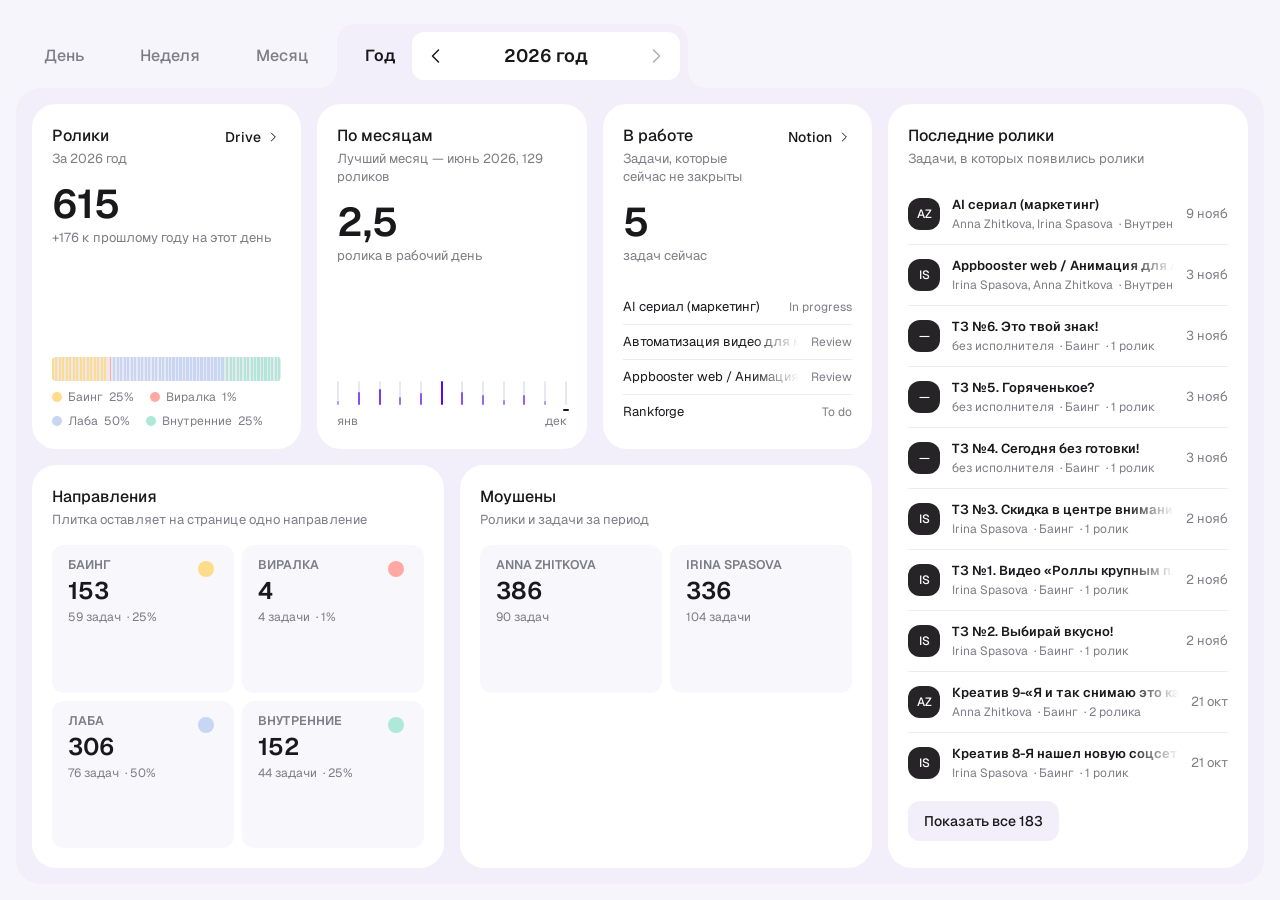
==== commit 107a3397: "Start on the year; v2 drops the numbers block on the right - Both versions open on the year; a link " ====
--- a/v2/index.html
+++ b/v2/index.html
@@ -14,7 +14,7 @@
 <body>
   <main class="main" id="app" aria-busy="true">
     <section class="dash">
-      <!-- top: the period tabs grow out of the sheet on the left, the range sits inside the open one; the numbers on the right -->
+      <!-- top: the period tabs grow out of the sheet on the left, the range sits inside the open one; on the tasks page the way back on the right -->
       <header class="dash-top">
         <div class="ptabs" role="tablist" aria-label="Период" id="periodTabs">
           <div class="ptab" data-mode="day"><button class="ptab-btn" role="tab" type="button" data-mode="day">День</button></div>
@@ -22,14 +22,7 @@
           <div class="ptab" data-mode="month"><button class="ptab-btn" role="tab" type="button" data-mode="month">Месяц</button></div>
           <div class="ptab" data-mode="year"><button class="ptab-btn" role="tab" type="button" data-mode="year">Год</button></div>
         </div>
-        <div class="dash-info">
-          <span class="dt-head">
-            <button class="pbtn dt-back" id="backBtn" type="button" aria-label="Назад к дашборду" hidden><svg viewBox="0 0 24 24" fill="none" aria-hidden="true"><path d="M19 12H5M11 6l-6 6 6 6" stroke="currentColor" stroke-width="1.5" stroke-linecap="round" stroke-linejoin="round"/></svg></button>
-            <span class="dt-label" id="scopeLabel">—</span>
-          </span>
-          <span class="dt-value" id="tabValue">—</span>
-          <span class="dt-cap" id="tabCap">—</span>
-        </div>
+        <button class="backbtn" id="backBtn" type="button" hidden><svg class="ico" viewBox="0 0 24 24" fill="none" aria-hidden="true"><path d="M19 12H5M11 6l-6 6 6 6" stroke="currentColor" stroke-width="1.5" stroke-linecap="round" stroke-linejoin="round"/></svg>Дашборд</button>
       </header>
 
       <!-- the range: inside the open period tab; on a phone it moves to the top of the sheet -->
--- a/v2/styles.css
+++ b/v2/styles.css
@@ -69,18 +69,9 @@
 .rbtn:disabled { color: var(--text-3); cursor: default; }
 .range-label { min-width: 176px; padding: 0 8px; text-align: center; font: 600 18px/24px var(--font); color: var(--ink); white-space: nowrap; }
 .range-slot:empty { display: none; }
-.dash-info { margin-left: auto; flex: 0 1 auto; min-width: 0; max-width: 420px; padding: 0 4px 8px; display: flex; flex-direction: column; align-items: flex-end; gap: 2px; text-align: right; }
-.dt-head { display: flex; align-items: center; gap: 2px; min-width: 0; max-width: 100%; height: 20.3px; }
-.dt-back { flex: none; }
-.dt-back:not([hidden]) + .dt-label { color: var(--ink); }
-.dt-label { min-width: 0; font: 500 14px/20.3px var(--font); color: var(--text-2); white-space: nowrap; overflow: hidden; -webkit-mask-image: linear-gradient(to right, #000 calc(100% - 48px), transparent); mask-image: linear-gradient(to right, #000 calc(100% - 48px), transparent); }
-.dt-label.fits { -webkit-mask-image: none; mask-image: none; }
-.dt-value { font: 600 24px/32px var(--font); color: var(--ink); white-space: nowrap; }
-.dt-cap { font: 400 12px/16px var(--font); color: var(--text-2); }
-.dt-cap button { font: inherit; color: var(--ink); text-decoration: underline; text-underline-offset: 2px; }
-.pbtn { width: 28px; height: 28px; border-radius: 8px; display: grid; place-items: center; color: var(--ink); transition: background .2s; }
-.pbtn:hover { background: var(--surface); }
-.pbtn svg { width: 20px; height: 20px; }
+.backbtn { margin: 0 0 8px auto; flex: none; height: 48px; padding: 0 20px 0 14px; border-radius: 12px; background: var(--surface); display: inline-flex; align-items: center; gap: 8px; font: 500 14px/20px var(--font); color: var(--ink); transition: background .2s; }
+.backbtn:hover { background: var(--tile); }
+.load-error { margin-bottom: 16px; font: 400 13px/18px var(--font); color: var(--text-2); }
 
 /* the sheet and its grid */
 .dash-sheet { position: relative; padding: 16px; border-radius: 24px; background: var(--tint); transition: opacity .2s; }
@@ -313,7 +304,7 @@
 /* narrow: period first, the tab under it so it still grows out of the sheet */
 @media (max-width: 800px) {
   .dash-top { flex-wrap: wrap; gap: 0; padding-top: 16px; }
-  .dash-info { order: -1; width: 100%; max-width: none; align-items: flex-start; text-align: left; padding: 0 4px 16px; }
+  .backbtn { order: -1; margin: 0 0 16px; }
   .ptabs { width: 100%; }
   .ptab { flex: 1; min-width: 0; height: 52px; }
   .ptab.is-on { padding-right: 0; }
